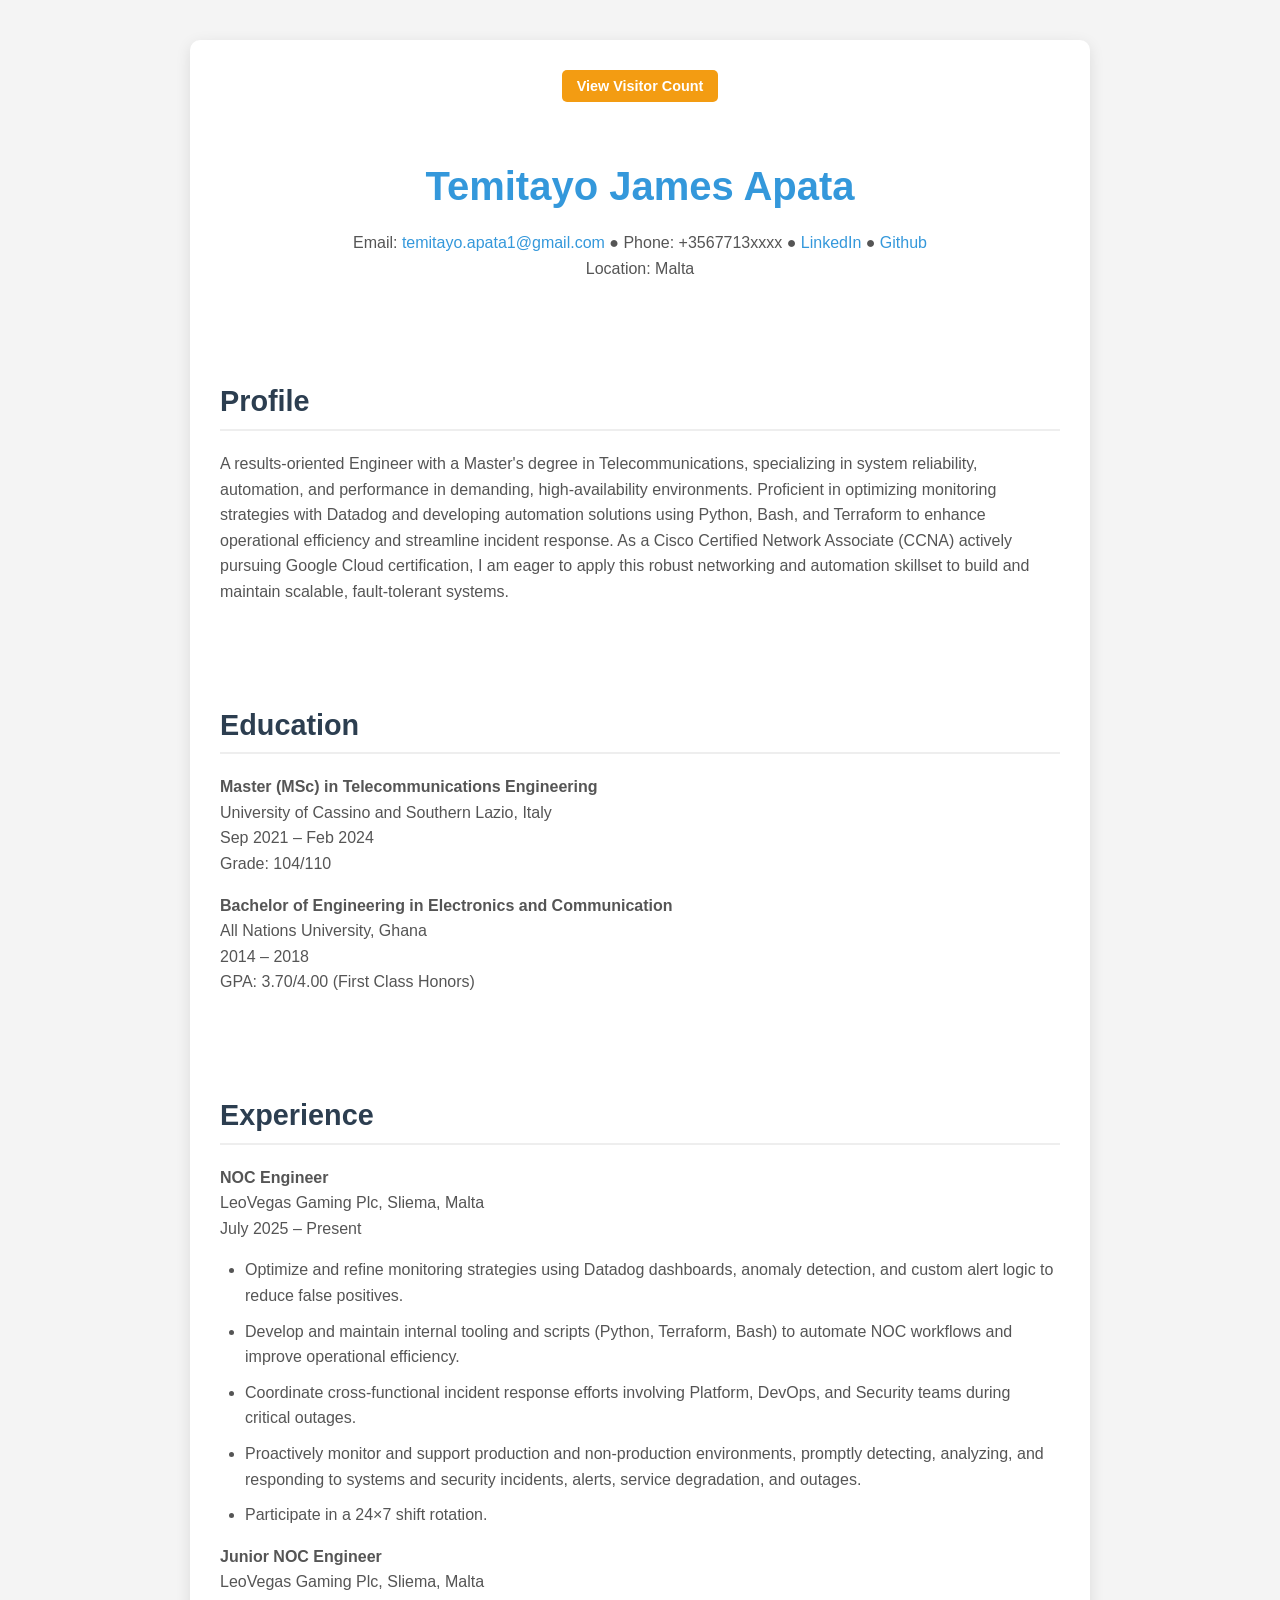
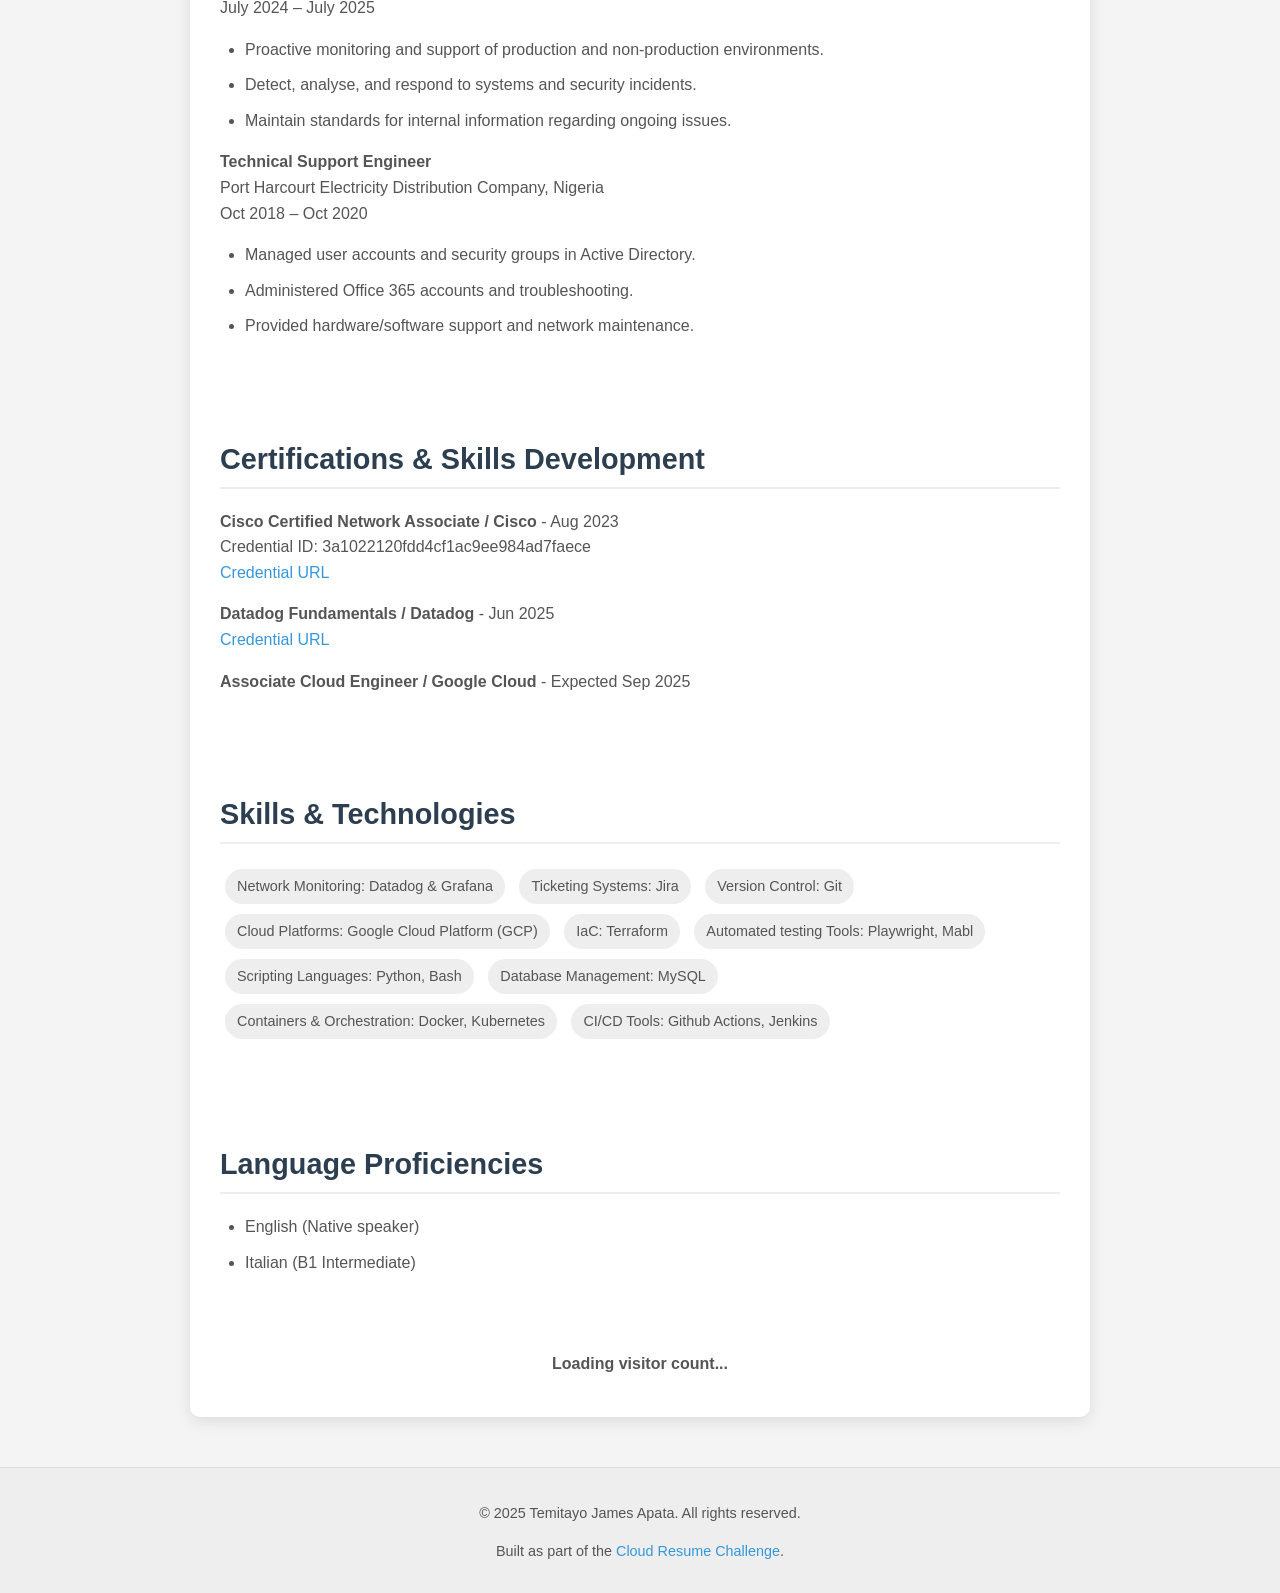
==== frontend/index.html @ 9447b50f "Modifying rsync directory to frontend" ====
<!DOCTYPE html>
<html lang="en">
<head>
    <meta charset="UTF-8">
    <meta name="viewport" content="width=device-width, initial-scale=1">
    <title>Temitayo James Apata - Resume</title>
    <link rel="stylesheet" href="style.css">
</head>

<body>
    <div class="container">
        <button id="scrollToCountBtn" class="scroll-button">View Visitor Count</button>

        <h1>Temitayo James Apata</h1>
        <div style="text-align: center;">
            <p>Email: <a href="mailto:temitayo.apata1@gmail.com">temitayo.apata1@gmail.com</a> ●
            Phone: +3567713xxxx ●
            <a href="https://www.linkedin.com/in/temitayo-apata-a670801a1" target="_blank">LinkedIn</a> ●
            <a href="https://github.com/the-last-Vulcan?tab=repositories" target="_blank">Github</a><br>
            Location: Malta</p>
        </div>

        <div class="section">
            <h2>Profile</h2>
            <p>A results-oriented Engineer with a Master's degree in Telecommunications, specializing in system reliability, automation, and performance in demanding, high-availability environments. Proficient in optimizing monitoring strategies with Datadog and developing automation solutions using Python, Bash, and Terraform to enhance operational efficiency and streamline incident response. As a Cisco Certified Network Associate (CCNA) actively pursuing Google Cloud certification, I am eager to apply this robust networking and automation skillset to build and maintain scalable, fault-tolerant systems.</p>
        </div>

        <div class="section">
            <h2>Education</h2>
            <p><strong>Master (MSc) in Telecommunications Engineering</strong><br>
            University of Cassino and Southern Lazio, Italy<br>
            Sep 2021 – Feb 2024<br>
            Grade: 104/110</p>

            <p><strong>Bachelor of Engineering in Electronics and Communication</strong><br>
            All Nations University, Ghana<br>
            2014 – 2018<br>
            GPA: 3.70/4.00 (First Class Honors)</p>
        </div>


        <div class="section">
            <h2>Experience</h2>

             <p><strong>NOC Engineer</strong><br>
            LeoVegas Gaming Plc, Sliema, Malta<br>
            July 2025 – Present</p>
            <ul>
                <li>Optimize and refine monitoring strategies using Datadog dashboards, anomaly detection, and custom alert logic to reduce false positives.</li>
                <li>Develop and maintain internal tooling and scripts (Python, Terraform, Bash) to automate NOC workflows and improve operational efficiency.</li>
                <li>Coordinate cross-functional incident response efforts involving Platform, DevOps, and Security teams during critical outages.</li>
                <li>Proactively monitor and support production and non-production environments, promptly detecting, analyzing, and responding to systems and security incidents, alerts, service degradation, and outages.</li>
                <li>Participate in a 24×7 shift rotation.</li>
            </ul>
            <p><strong>Junior NOC Engineer</strong><br>
            LeoVegas Gaming Plc, Sliema, Malta<br>
            July 2024 – July 2025</p>
            <ul>
                <li>Proactive monitoring and support of production and non-production environments.</li>
                <li>Detect, analyse, and respond to systems and security incidents.</li>
                <li>Maintain standards for internal information regarding ongoing issues.</li>
            </ul>

            <p><strong>Technical Support Engineer</strong><br>
            Port Harcourt Electricity Distribution Company, Nigeria<br>
            Oct 2018 – Oct 2020</p>
            <ul>
                <li>Managed user accounts and security groups in Active Directory.</li>
                <li>Administered Office 365 accounts and troubleshooting.</li>
                <li>Provided hardware/software support and network maintenance.</li>
            </ul>
        </div>

        
        <div class="section">
            <h2>Certifications & Skills Development</h2>
            <p>
                <strong>Cisco Certified Network Associate / Cisco</strong> - Aug 2023<br>
                Credential ID: 3a1022120fdd4cf1ac9ee984ad7faece<br>
                <a href="https://www.credly.com/badges/3e920d80-489b-482c-837e-10a595e29216/linked_in_profile" target="_blank">Credential URL</a>
            </p>
            <p>
                <strong>Datadog Fundamentals / Datadog</strong> - Jun 2025<br>
                <a href="https://www.credly.com/badges/e0447976-2a17-4933-84d3-5594b26e387e/linked_in_profile" target="_blank">Credential URL</a>
            </p>

            <p><strong>Associate Cloud Engineer / Google Cloud</strong> - Expected Sep 2025</p>
        </div>
        
        <div class="section">
            <h2>Skills & Technologies</h2>
            <p>
                <span class="skill-tag">Network Monitoring: Datadog & Grafana</span>
                <span class="skill-tag">Ticketing Systems: Jira</span>
                <span class="skill-tag">Version Control: Git</span>
                <span class="skill-tag">Cloud Platforms: Google Cloud Platform (GCP)</span>
                <span class="skill-tag">IaC: Terraform</span>
                <span class="skill-tag">Automated testing Tools: Playwright, Mabl</span>
                <span class="skill-tag">Scripting Languages: Python, Bash</span>
                <span class="skill-tag">Database Management: MySQL</span>
                <span class="skill-tag">Containers & Orchestration: Docker, Kubernetes</span>
                <span class="skill-tag">CI/CD Tools: Github Actions, Jenkins</span>
            </p>
        </div>

        <div class="section">
            <h2>Language Proficiencies</h2>
            <ul>
                <li>English (Native speaker)</li>
                <li>Italian (B1 Intermediate)</li>
            </ul>
        </div>

        <div id="visitor-count-section" class="section">
            <p style="text-align: center;"><strong id="visitor-count">Loading visitor count...</strong></p>
        </div>

    </div> <footer>
        <p>&copy; 2025 Temitayo James Apata. All rights reserved.</p>
        <p>Built as part of the <a href="https://cloudresumechallenge.dev/docs/the-challenge/googlecloud/" target="_blank">Cloud Resume Challenge</a>.</p>
    </footer>

    <script src="frontend/script.js"></script>

</body>
</html>
---- frontend/style.css ----
/* General Body and HTML Structure */
body {
    font-family: 'Arial', sans-serif; /* Your initial font, consider a Google Font later */
    margin: 0; /* Reset default body margin */
    padding: 0; /* Reset default body padding */
    background-color: #f4f4f4; /* Light gray background */
    color: #333; /* Darker text for better readability */
    line-height: 1.6; /* Improved line spacing for readability */
    font-size: 16px; /* Base font size */
}

/* Main Content Container */
.container {
    background: #fff;
    padding: 30px; /* Increased padding */
    border-radius: 10px;
    max-width: 900px;
    margin: 40px auto; /* Centered with top/bottom margin */
    box-shadow: 0 4px 15px rgba(0,0,0,0.1); /* Slightly more pronounced shadow for depth */
    box-sizing: border-box; /* Include padding in element's total width and height */
}

/* Headings */
h1, h2, h3 {
    color: #2c3e50; /* Dark blue-gray for headings */
    margin-top: 1.5em; /* Space above headings */
    margin-bottom: 0.8em; /* Space below headings */
    line-height: 1.2; /* Tighter line height for headings */
}

h1 {
    font-size: 2.5em; /* Larger main title */
    text-align: center; /* Center the main title */
    margin-bottom: 0.5em;
    color: #3498db; /* A distinct color for the main title */
}

h2 {
    font-size: 1.8em; /* Sub-headings */
    border-bottom: 2px solid #eee; /* Subtle underline for sections */
    padding-bottom: 10px;
    margin-bottom: 20px;
}

h3 {
    font-size: 1.4em; /* Smaller sub-headings */
    color: #34495e; /* Slightly lighter heading color */
}

/* Paragraphs and Lists */
p, li {
    color: #555;
    margin-bottom: 10px; /* Consistent spacing below paragraphs and list items */
}

ul {
    padding-left: 25px; /* Slightly more indentation for lists */
    list-style-type: disc; /* Default disc for unordered lists */
}

/* Links */
a {
    color: #3498db; /* Primary blue for links */
    text-decoration: none;
    transition: color 0.3s ease-in-out, text-decoration 0.3s ease-in-out; /* Smooth transition for hover */
}

a:hover {
    text-decoration: underline;
    color: #2980b9; /* Slightly darker blue on hover */
}

/* Section Spacing */
.section {
    margin-top: 40px;
    padding-top: 20px; /* Added padding to top of section content */
}

/* Profile Picture (Assuming you have one with class 'profile-img') */
.profile-img {
    display: block; /* Ensures it takes full width for margin auto */
    width: 150px; /* Fixed width for the image */
    height: 150px; /* Fixed height for the image */
    border-radius: 50%; /* Makes it round */
    object-fit: cover; /* Ensures image covers the area without distortion */
    margin: 0 auto 20px auto; /* Centered with bottom margin */
    border: 4px solid #3498db; /* A colored border */
    box-shadow: 0 0 15px rgba(0,0,0,0.2); /* Soft shadow around the image */
}

/* Buttons (Example: For a Contact Me button) */
.primary-button {
    background-color: #2ecc71; /* A nice green for primary action */
    color: #fff;
    padding: 12px 25px;
    border: none;
    border-radius: 5px;
    cursor: pointer;
    font-size: 16px;
    font-weight: bold;
    transition: background-color 0.3s ease, transform 0.2s ease;
    margin-top: 20px;
    display: inline-block; /* Allows side-by-side or specific alignment */
    text-align: center;
    text-decoration: none; /* In case it's an anchor styled as a button */
}

.primary-button:hover {
    background-color: #27ae60; /* Darker green on hover */
    transform: translateY(-2px); /* Slight lift effect */
}

/* Skill Tags / Badges (Example: For listing programming languages) */
.skill-tag {
    display: inline-block;
    background-color: #eee;
    color: #555;
    padding: 6px 12px;
    border-radius: 20px; /* Pill shape */
    margin: 5px;
    font-size: 0.9em;
    white-space: nowrap; /* Prevents text from wrapping */
}

/* Basic Footer Styling (if you add a footer in HTML) */
footer {
    text-align: center;
    margin-top: 50px;
    padding: 20px;
    background-color: #eee;
    color: #777;
    font-size: 0.9em;
    border-top: 1px solid #ddd;
  }

/* New style for scroll button */
.scroll-button {
    background-color: #f39c12; /* A warm orange */
    color: #fff;
    padding: 8px 15px;
    border: none;
    border-radius: 5px;
    cursor: pointer;
    font-size: 0.9em;
    font-weight: bold;
    transition: background-color 0.3s ease, transform 0.2s ease;
    margin-bottom: 20px; /* Space below the button */
    display: block; /* Make it block level to take full width or be centered easier */
    width: fit-content; /* Adjust width to content */
    margin-left: auto; /* Center the button */
    margin-right: auto; /* Center the button */
    text-align: center; /* Ensure text is centered if button expands */
}

.scroll-button:hover {
    background-color: #e67e22; /* Darker orange on hover */
    transform: translateY(-1px); /* Slight lift effect */
}
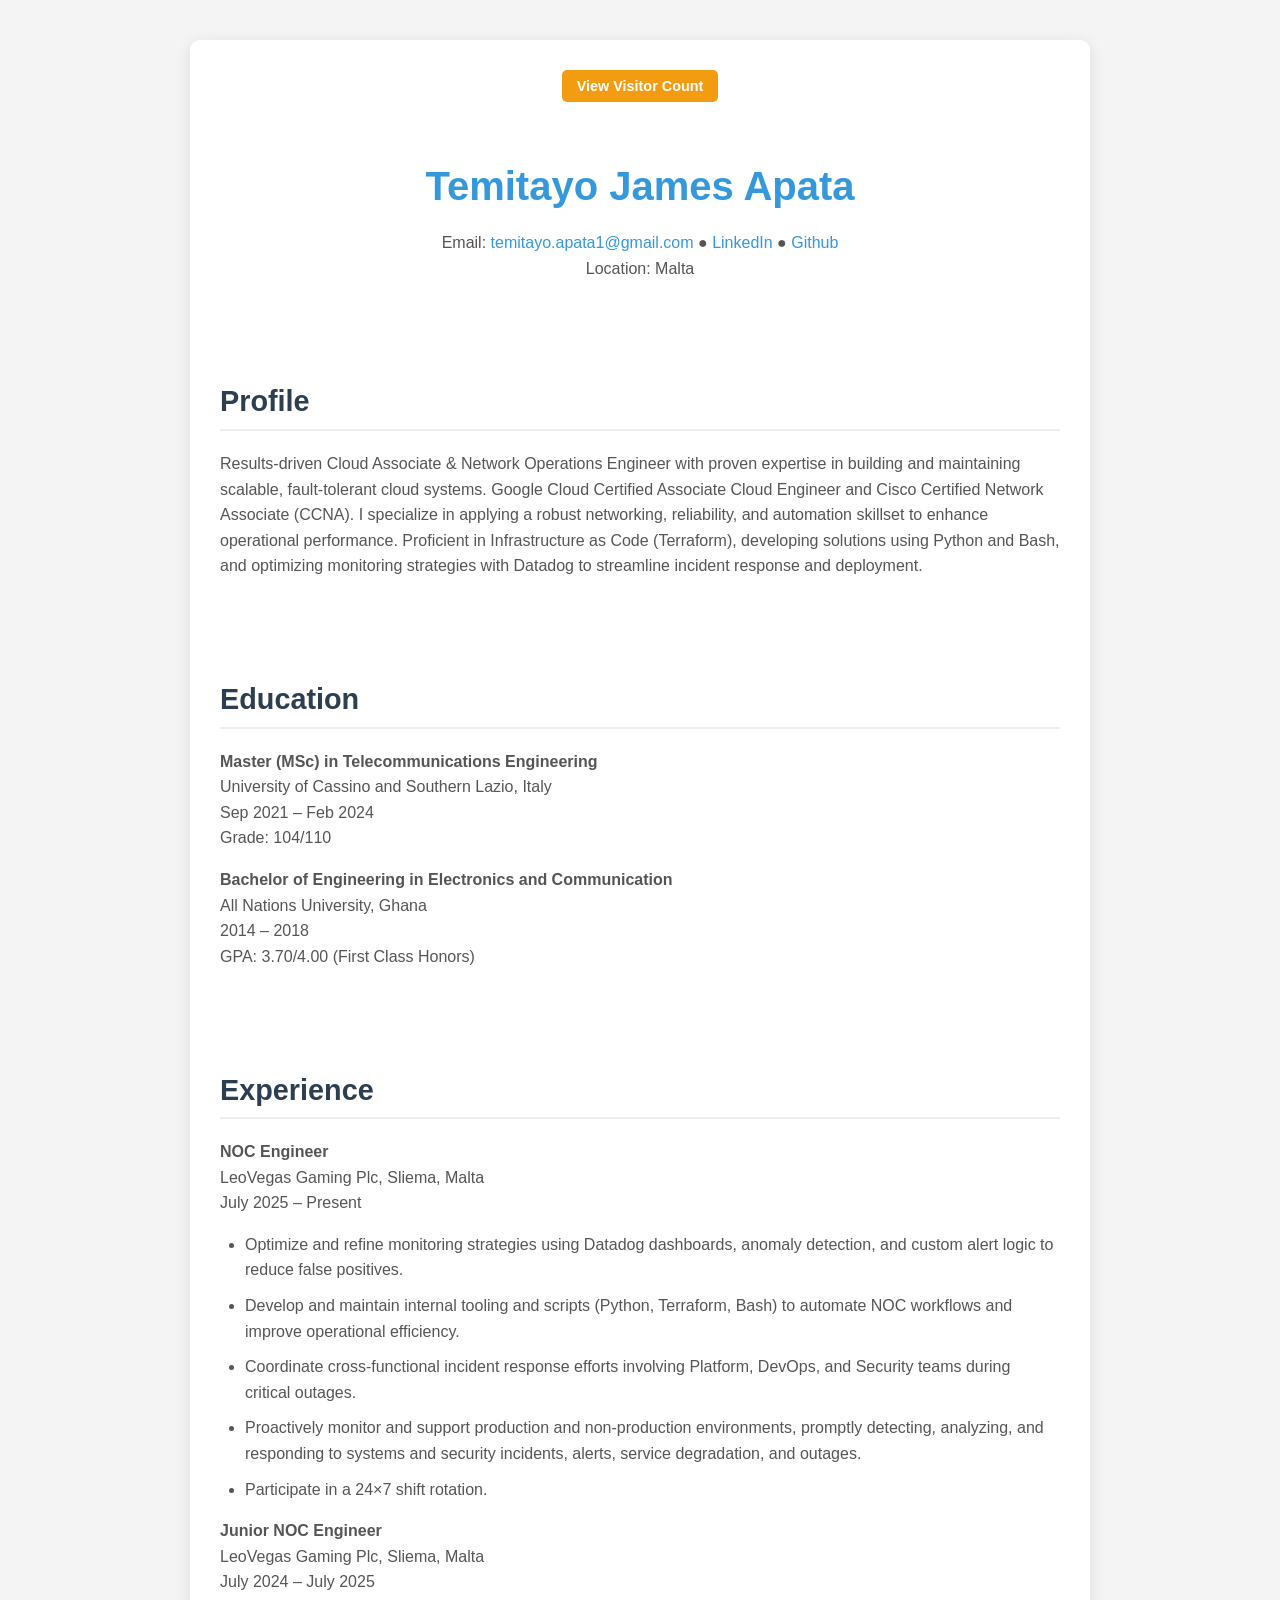
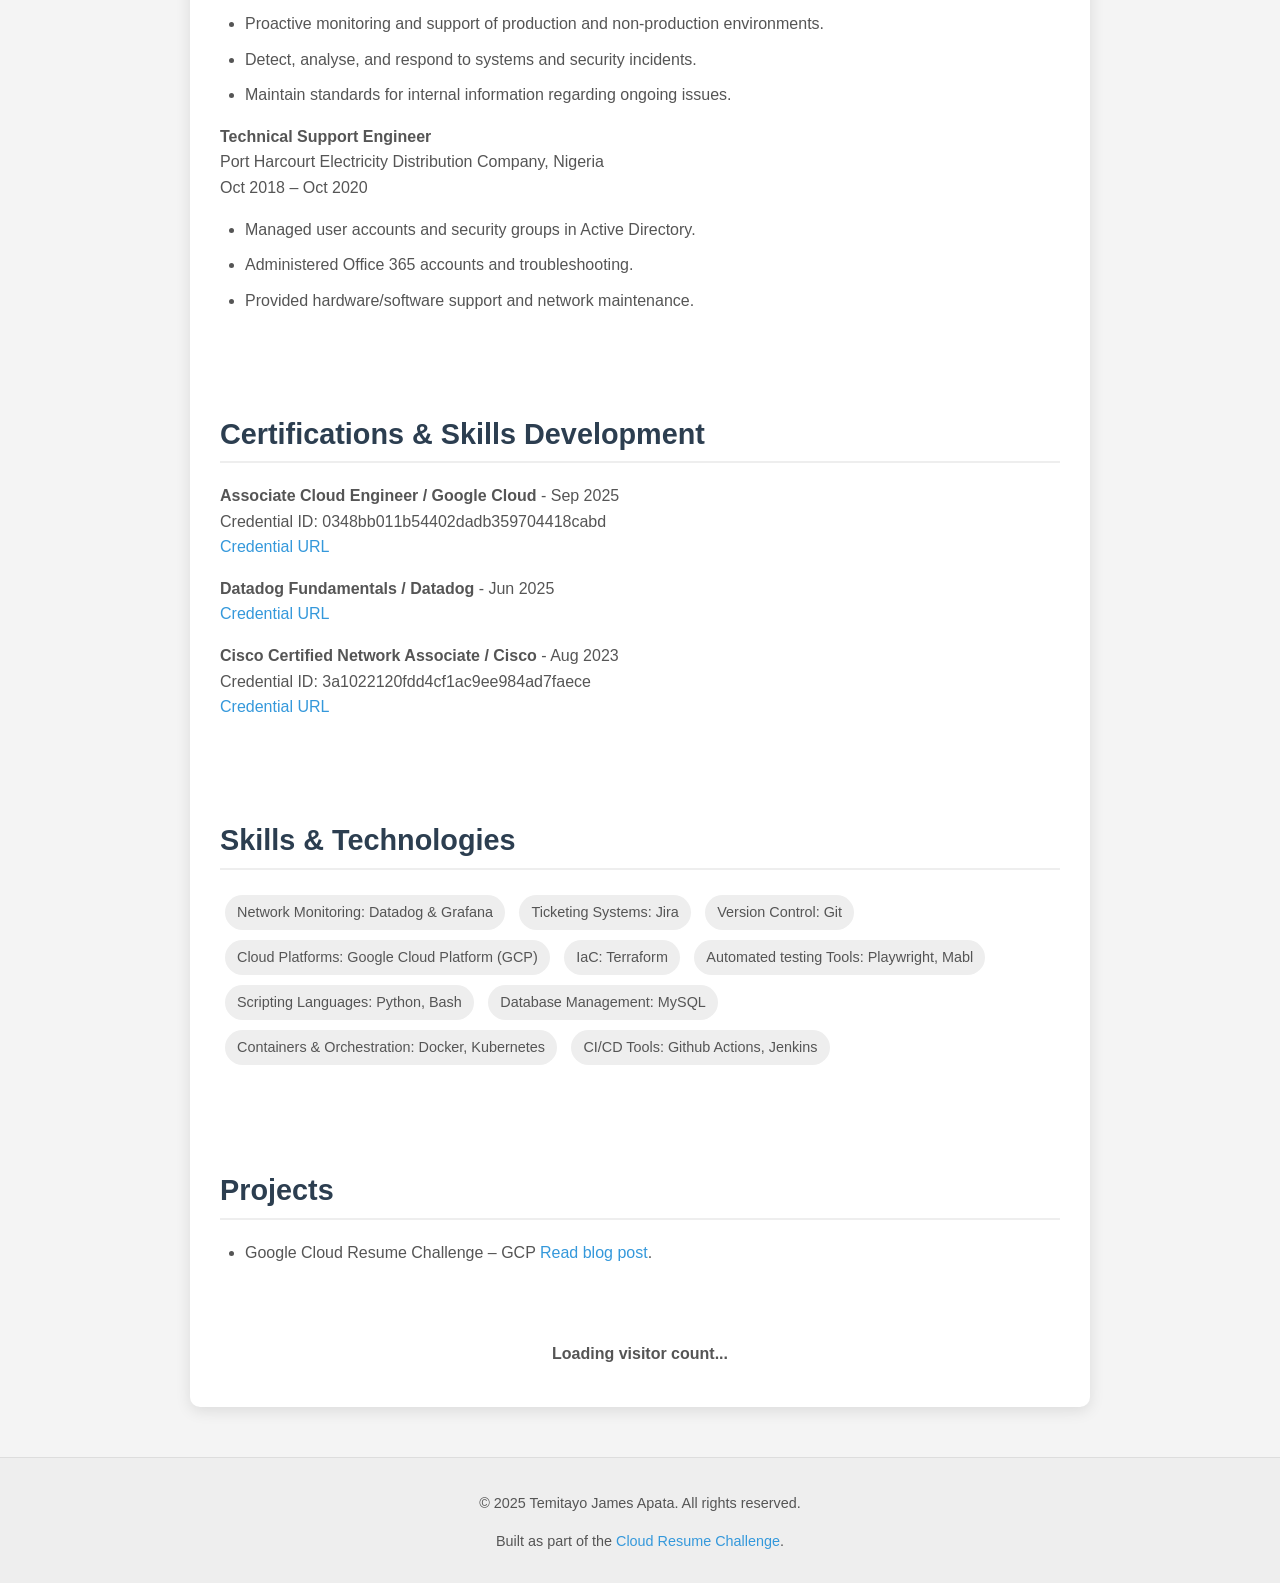
==== commit df63316c: "Clean history: initial snapshot" ====
--- a/frontend/index.html
+++ b/frontend/index.html
@@ -14,7 +14,6 @@
         <h1>Temitayo James Apata</h1>
         <div style="text-align: center;">
             <p>Email: <a href="mailto:temitayo.apata1@gmail.com">temitayo.apata1@gmail.com</a> ●
-            Phone: +3567713xxxx ●
             <a href="https://www.linkedin.com/in/temitayo-apata-a670801a1" target="_blank">LinkedIn</a> ●
             <a href="https://github.com/the-last-Vulcan?tab=repositories" target="_blank">Github</a><br>
             Location: Malta</p>
@@ -22,7 +21,7 @@
 
         <div class="section">
             <h2>Profile</h2>
-            <p>A results-oriented Engineer with a Master's degree in Telecommunications, specializing in system reliability, automation, and performance in demanding, high-availability environments. Proficient in optimizing monitoring strategies with Datadog and developing automation solutions using Python, Bash, and Terraform to enhance operational efficiency and streamline incident response. As a Cisco Certified Network Associate (CCNA) actively pursuing Google Cloud certification, I am eager to apply this robust networking and automation skillset to build and maintain scalable, fault-tolerant systems.</p>
+            <p>Results-driven Cloud Associate & Network Operations Engineer with proven expertise in building and maintaining scalable, fault-tolerant cloud systems. Google Cloud Certified Associate Cloud Engineer and Cisco Certified Network Associate (CCNA). I specialize in applying a robust networking, reliability, and automation skillset to enhance operational performance. Proficient in Infrastructure as Code (Terraform), developing solutions using Python and Bash, and optimizing monitoring strategies with Datadog to streamline incident response and deployment.</p>
         </div>
 
         <div class="section">
@@ -74,17 +73,21 @@
         
         <div class="section">
             <h2>Certifications & Skills Development</h2>
+            <p><strong>Associate Cloud Engineer / Google Cloud</strong> - Sep 2025<br>
+                Credential ID: 0348bb011b54402dadb359704418cabd<br>
+            <a href="https://www.credly.com/earner/earned/badge/0673caa8-4924-4bc7-b9b7-afbfe6d22058" target="_blank">Credential URL</a>
+            </p>
+            <p>
+                <strong>Datadog Fundamentals / Datadog</strong> - Jun 2025<br>
+                <a href="https://www.credly.com/badges/e0447976-2a17-4933-84d3-5594b26e387e/linked_in_profile" target="_blank">Credential URL</a>
+            </p>
             <p>
                 <strong>Cisco Certified Network Associate / Cisco</strong> - Aug 2023<br>
                 Credential ID: 3a1022120fdd4cf1ac9ee984ad7faece<br>
                 <a href="https://www.credly.com/badges/3e920d80-489b-482c-837e-10a595e29216/linked_in_profile" target="_blank">Credential URL</a>
             </p>
-            <p>
-                <strong>Datadog Fundamentals / Datadog</strong> - Jun 2025<br>
-                <a href="https://www.credly.com/badges/e0447976-2a17-4933-84d3-5594b26e387e/linked_in_profile" target="_blank">Credential URL</a>
-            </p>
 
-            <p><strong>Associate Cloud Engineer / Google Cloud</strong> - Expected Sep 2025</p>
+            
         </div>
         
         <div class="section">
@@ -104,10 +107,10 @@
         </div>
 
         <div class="section">
-            <h2>Language Proficiencies</h2>
+            <h2>Projects</h2>
             <ul>
-                <li>English (Native speaker)</li>
-                <li>Italian (B1 Intermediate)</li>
+                <li>Google Cloud Resume Challenge – GCP <a href="https://dev.to/temitayo_apata_2f90bc51d3/the-cloud-resume-challenge-my-gcp-implementation-4ke0" target="_blank">Read blog post</a>. </li>
+            
             </ul>
         </div>
 
